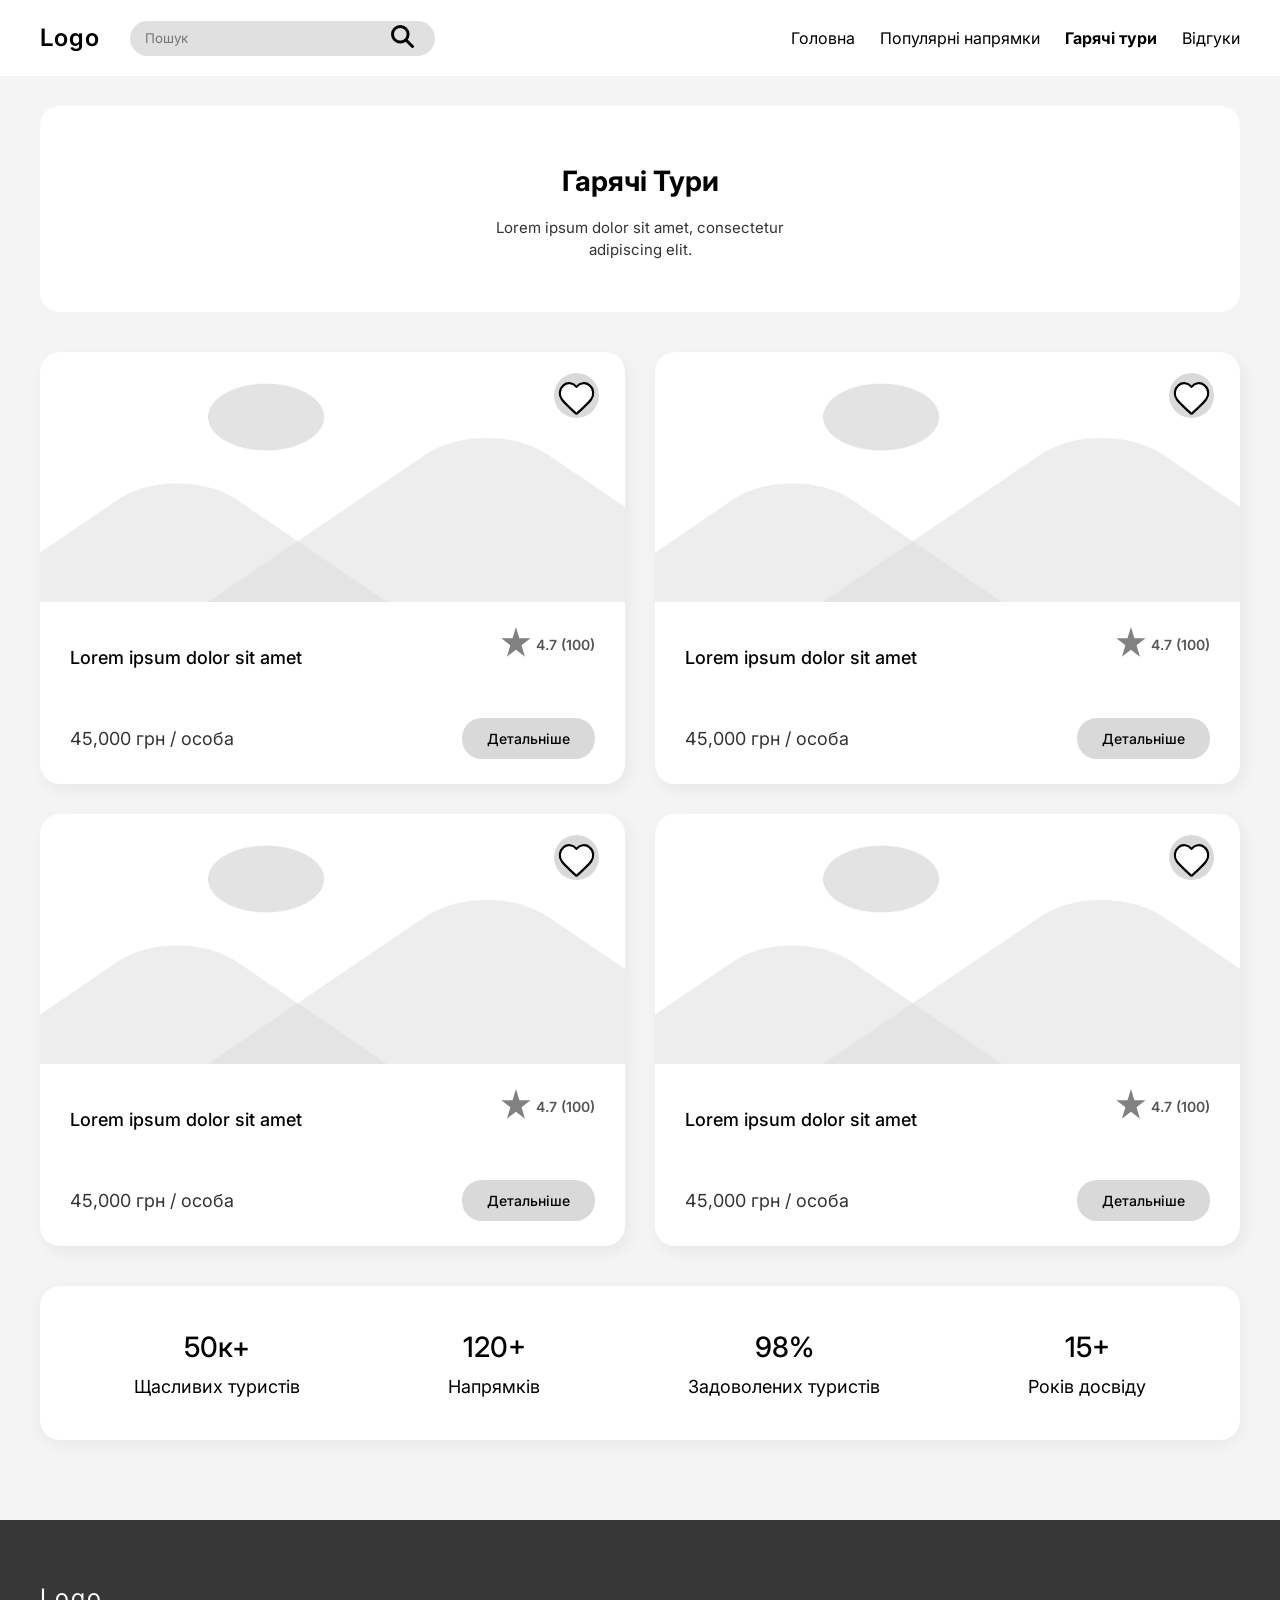
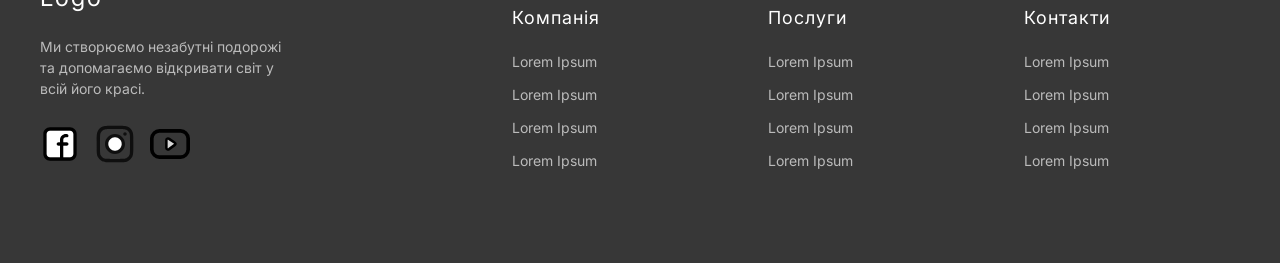
==== hot_tours.html @ 41c08a3e "Add files via upload" ====
<!DOCTYPE html>
<html lang="en">

<head>
    <meta charset="UTF-8">
    <meta name="viewport" content="width=device-width, initial-scale=1.0">
    <title>Гарячі тури</title>
    <link rel="preconnect" href="https://fonts.googleapis.com">
    <link rel="preconnect" href="https://fonts.gstatic.com" crossorigin>
    <link href="https://fonts.googleapis.com/css2?family=Inter:wght@400;600;700&display=swap" rel="stylesheet">
    <link rel="stylesheet" href="css/style.css">
</head>

<body>
    <header class="header">
        <div class="container header-container">
            <div class="header-left">
                <a href="index.html" class="logo-text">Logo</a>
                <form class="search-form" action="#">
                    <div class="search-box">
                        <input type="text" placeholder="Пошук">
                        <button type="submit" class="search-btn">
                            <svg width="23" height="23" viewBox="0 0 23 23" fill="none"
                                xmlns="http://www.w3.org/2000/svg">
                                <path
                                    d="M14.8333 14.8333L21.5 21.5M9.27778 17.0556C4.98223 17.0556 1.5 13.5733 1.5 9.27778C1.5 4.98223 4.98223 1.5 9.27778 1.5C13.5733 1.5 17.0556 4.98223 17.0556 9.27778C17.0556 13.5733 13.5733 17.0556 9.27778 17.0556Z"
                                    stroke="black" stroke-width="3" stroke-linecap="round" />
                            </svg>
                        </button>
                    </div>
                </form>
            </div>
            <nav class="navigation">
                <a href="index.html">Головна</a>
                <a href="popular_destinations.html">Популярні напрямки</a>
                <a href="hot_tours.html" class="active">Гарячі тури</a>
                <a href="#">Відгуки</a>
            </nav>
        </div>
    </header>
    <main class="hot-tours-main">
        <div class="container">
            <div class="title-card">
                <h1>Гарячі Тури</h1>
                <p>Lorem ipsum dolor sit amet, consectetur<br>adipiscing elit.</p>
            </div>
            <div class="tours-grid">
                <div class="tour-card">
                    <div class="tour-image-box">
                        <img src="assets/icons/image_fon.png" alt="Fon" class="main-photo">
                        <button class="like-btn">
                            <svg width="62" height="62" viewBox="0 0 62 62" fill="none"
                                xmlns="http://www.w3.org/2000/svg">
                                <circle cx="31" cy="31" r="31" fill="#D9D9D9" />
                                <path
                                    d="M31 19.178C26.4015 13.6625 18.7174 11.9579 12.9558 17.0085C7.19418 22.0591 6.38302 30.5033 10.9077 36.4767C14.6696 41.443 26.0545 51.9176 29.7859 55.3079C30.2032 55.6872 30.412 55.8768 30.6555 55.9513C30.8679 56.0162 31.1005 56.0162 31.3131 55.9513C31.5562 55.877 31.7645 55.6878 32.1807 55.3097L32.1827 55.3079C35.9141 51.9176 47.2989 41.443 51.0609 36.4767C55.5855 30.5033 54.8733 22.0059 49.0126 17.0085C43.152 12.0111 35.5985 13.6625 31 19.178Z"
                                    fill="white" stroke="black" stroke-width="3" stroke-linecap="round"
                                    stroke-linejoin="round" />
                            </svg>

                        </button>
                    </div>
                    <div class="tour-info">
                        <div class="tour-header-row">
                            <h3>Lorem ipsum dolor sit amet</h3>
                            <span class="tour-rating">
                                <span class="star"><img src="assets/second_page/Star 1.svg" alt=""></span> 4.7 (100)
                            </span>
                        </div>
                        <div class="tour-footer-row">
                            <span class="tour-price">45,000 грн / особа</span>
                            <a href="#" class="btn-more">Детальніше</a>
                        </div>
                    </div>
                </div>
                <div class="tour-card">
                    <div class="tour-image-box">
                        <img src="assets/icons/image_fon.png" alt="Fon" class="main-photo">
                        <button class="like-btn">
                            <svg width="62" height="62" viewBox="0 0 62 62" fill="none"
                                xmlns="http://www.w3.org/2000/svg">
                                <circle cx="31" cy="31" r="31" fill="#D9D9D9" />
                                <path
                                    d="M31 19.178C26.4015 13.6625 18.7174 11.9579 12.9558 17.0085C7.19418 22.0591 6.38302 30.5033 10.9077 36.4767C14.6696 41.443 26.0545 51.9176 29.7859 55.3079C30.2032 55.6872 30.412 55.8768 30.6555 55.9513C30.8679 56.0162 31.1005 56.0162 31.3131 55.9513C31.5562 55.877 31.7645 55.6878 32.1807 55.3097L32.1827 55.3079C35.9141 51.9176 47.2989 41.443 51.0609 36.4767C55.5855 30.5033 54.8733 22.0059 49.0126 17.0085C43.152 12.0111 35.5985 13.6625 31 19.178Z"
                                    fill="white" stroke="black" stroke-width="3" stroke-linecap="round"
                                    stroke-linejoin="round" />
                            </svg>

                        </button>
                    </div>
                    <div class="tour-info">
                        <div class="tour-header-row">
                            <h3>Lorem ipsum dolor sit amet</h3>
                            <span class="tour-rating">
                                <span class="star"><img src="assets/second_page/Star 1.svg" alt=""></span> 4.7 (100)
                            </span>
                        </div>
                        <div class="tour-footer-row">
                            <span class="tour-price">45,000 грн / особа</span>
                            <a href="#" class="btn-more">Детальніше</a>
                        </div>
                    </div>
                </div>
                <div class="tour-card">
                    <div class="tour-image-box">
                        <img src="assets/icons/image_fon.png" alt="Fon" class="main-photo">
                        <button class="like-btn">
                            <svg width="62" height="62" viewBox="0 0 62 62" fill="none"
                                xmlns="http://www.w3.org/2000/svg">
                                <circle cx="31" cy="31" r="31" fill="#D9D9D9" />
                                <path
                                    d="M31 19.178C26.4015 13.6625 18.7174 11.9579 12.9558 17.0085C7.19418 22.0591 6.38302 30.5033 10.9077 36.4767C14.6696 41.443 26.0545 51.9176 29.7859 55.3079C30.2032 55.6872 30.412 55.8768 30.6555 55.9513C30.8679 56.0162 31.1005 56.0162 31.3131 55.9513C31.5562 55.877 31.7645 55.6878 32.1807 55.3097L32.1827 55.3079C35.9141 51.9176 47.2989 41.443 51.0609 36.4767C55.5855 30.5033 54.8733 22.0059 49.0126 17.0085C43.152 12.0111 35.5985 13.6625 31 19.178Z"
                                    fill="white" stroke="black" stroke-width="3" stroke-linecap="round"
                                    stroke-linejoin="round" />
                            </svg>

                        </button>
                    </div>
                    <div class="tour-info">
                        <div class="tour-header-row">
                            <h3>Lorem ipsum dolor sit amet</h3>
                            <span class="tour-rating">
                                <span class="star"><img src="assets/second_page/Star 1.svg" alt=""></span> 4.7 (100)
                            </span>
                        </div>
                        <div class="tour-footer-row">
                            <span class="tour-price">45,000 грн / особа</span>
                            <a href="#" class="btn-more">Детальніше</a>
                        </div>
                    </div>
                </div>
                <div class="tour-card">
                    <div class="tour-image-box">
                        <img src="assets/icons/image_fon.png" alt="Fon" class="main-photo">
                        <button class="like-btn">
                            <svg width="62" height="62" viewBox="0 0 62 62" fill="none"
                                xmlns="http://www.w3.org/2000/svg">
                                <circle cx="31" cy="31" r="31" fill="#D9D9D9" />
                                <path
                                    d="M31 19.178C26.4015 13.6625 18.7174 11.9579 12.9558 17.0085C7.19418 22.0591 6.38302 30.5033 10.9077 36.4767C14.6696 41.443 26.0545 51.9176 29.7859 55.3079C30.2032 55.6872 30.412 55.8768 30.6555 55.9513C30.8679 56.0162 31.1005 56.0162 31.3131 55.9513C31.5562 55.877 31.7645 55.6878 32.1807 55.3097L32.1827 55.3079C35.9141 51.9176 47.2989 41.443 51.0609 36.4767C55.5855 30.5033 54.8733 22.0059 49.0126 17.0085C43.152 12.0111 35.5985 13.6625 31 19.178Z"
                                    fill="white" stroke="black" stroke-width="3" stroke-linecap="round"
                                    stroke-linejoin="round" />
                            </svg>

                        </button>
                    </div>
                    <div class="tour-info">
                        <div class="tour-header-row">
                            <h3>Lorem ipsum dolor sit amet</h3>
                            <span class="tour-rating">
                                <span class="star"><img src="assets/second_page/Star 1.svg" alt=""></span> 4.7 (100)
                            </span>
                        </div>
                        <div class="tour-footer-row">
                            <span class="tour-price">45,000 грн / особа</span>
                            <a href="#" class="btn-more">Детальніше</a>
                        </div>
                    </div>
                </div>
            </div>
            <div class="stats-box">
                <div class="stat-item">
                    <span class="stat-num">50к+</span>
                    <span class="stat-desc">Щасливих туристів</span>
                </div>
                <div class="stat-item">
                    <span class="stat-num">120+</span>
                    <span class="stat-desc">Напрямків</span>
                </div>
                <div class="stat-item">
                    <span class="stat-num">98%</span>
                    <span class="stat-desc">Задоволених туристів</span>
                </div>
                <div class="stat-item">
                    <span class="stat-num">15+</span>
                    <span class="stat-desc">Років досвіду</span>
                </div>
            </div>
        </div>

    </main>
    <footer class="footer">
        <div class="container footer-grid">
            <div class="footer-col brand-col">
                <div class="footer-logo">Logo</div>
                <p>Ми створюємо незабутні подорожі та допомагаємо відкривати світ у всій його красі.</p>
                <div class="social-links">
                    <a href="#" class="social-icon"><img src="assets/icons/facebook 1.svg" alt="facebook"></a>
                    <a href="#" class="social-icon"><img src="assets/icons/instagram 1.svg" alt="instagram"></a>
                    <a href="#" class="social-icon"><img src="assets/icons/YouTube.svg" alt="YouTube"></a>
                </div>
            </div>
            <div class="footer-col">
                <h4>Компанія</h4>
                <a href="#">Lorem Ipsum</a>
                <a href="#">Lorem Ipsum</a>
                <a href="#">Lorem Ipsum</a>
                <a href="#">Lorem Ipsum</a>
            </div>
            <div class="footer-col">
                <h4>Послуги</h4>
                <a href="#">Lorem Ipsum</a>
                <a href="#">Lorem Ipsum</a>
                <a href="#">Lorem Ipsum</a>
                <a href="#">Lorem Ipsum</a>
            </div>
            <div class="footer-col">
                <h4>Контакти</h4>
                <a href="#">Lorem Ipsum</a>
                <a href="#">Lorem Ipsum</a>
                <a href="#">Lorem Ipsum</a>
                <a href="#">Lorem Ipsum</a>
            </div>
        </div>
    </footer>

</body>

</html>
---- css/style.css ----
*::before,
*::after {
    box-sizing: border-box;
    margin: 0;
    padding: 0;
}

:root {
    --bg-main: #F4F4F4;
    --bg-header: #FFFFFF;
    --bg-features: #C8C8C8;
    --bg-footer: #373737;
    --text-main: #000000;
    --text-footer: #FFFFFF;
    --font-main: 'Inter', sans-serif;
}

html,
body {
    height: 100%;
    margin: 0;
}

body {
    font-family: var(--font-main);
    color: var(--text-main);
    background-color: var(--bg-main);
    line-height: 1.5;
}

.container {
    max-width: 1200px;
    margin: 0 auto;
    padding: 0 20px;
}

/* --- HEADER --- */

.header {
    background-color: var(--bg-header);
    padding: 20px 0;
}

.header-container {
    display: flex;
    justify-content: space-between;
    align-items: center;
}

.header-left {
    display: flex;
    align-items: center;
    gap: 30px;
}

.logo-text {
    font-size: 24px;
    font-weight: 600;
    color: var(--text-main);
    text-decoration: none;
    letter-spacing: 1px;
}

.search-box {
    position: relative;
    display: flex;
    align-items: center;
}

.search-box input {
    width: 250px;
    height: 35px;
    background: #E0E0E0;
    border-radius: 30px;
    border: none;
    padding: 0 40px 0 15px;
    font-family: var(--font-main);
    outline: none;
}

.search-btn {
    position: absolute;
    right: 15px;
    background: none;
    border: none;
    cursor: pointer;
    font-size: 16px;
}

.navigation {
    display: flex;
    gap: 25px;
}

.navigation a {
    text-decoration: none;
    color: var(--text-main);
    font-size: 16px;
}

.navigation a.active {
    font-weight: 700;
}

.hero {
    position: relative;
    width: 100%;
    min-height: 500px;
    display: flex;
    align-items: center;
    justify-content: center;
    text-align: center;
    overflow: hidden;
}

.hero-background {
    position: absolute;
    top: 0;
    left: 0;
    width: 100%;
    height: 100%;
    z-index: 1;
}

.hero-background img {
    width: 100%;
    height: 100%;
    object-fit: cover;
    object-position: bottom;
    opacity: 0.6;
}

.hero-content {
    position: relative;
    z-index: 2;
    color: #000;
}

.hero h1 {
    font-size: 36px;
    font-weight: 400;
    letter-spacing: 2px;
    margin-bottom: 20px;
}

.hero p {
    font-size: 15px;
    color: #333;
    margin-bottom: 30px;
}

.btn-primary {
    text-decoration: none;
    background-color: #AFAFAF;
    color: #000;
    border: none;
    padding: 12px 35px;
    border-radius: 10px;
    font-size: 16px;
    cursor: pointer;
    font-family: var(--font-main);
    box-shadow: 0 4px 6px rgba(0, 0, 0, 0.1);
    transition: background 0.3s;
}

.btn-primary:hover {
    background-color: #9c9c9c;
}

/* --- FEATURES SECTION --- */
.features {
    padding: 40px 20px 80px;
}

.features-container {
    background-color: var(--bg-features);
    border-radius: 20px;
    padding: 50px;
}

.features h2 {
    text-align: center;
    font-size: 28px;
    font-weight: 400;
    letter-spacing: 2px;
    margin-bottom: 10px;
}

.features-subtitle {
    text-align: center;
    font-size: 14px;
    margin-bottom: 40px;
}

.features-grid {
    display: grid;
    grid-template-columns: repeat(3, 1fr);
    gap: 30px;
}

.feature-card {
    background-color: #E8E8E8;
    padding: 30px 25px;
    border-radius: 15px;
    box-shadow: 5px 8px 15px rgba(0, 0, 0, 0.15);
}

.card-header {
    display: flex;
    align-items: center;
    gap: 15px;
    margin-bottom: 15px;
}

.icon-placeholder {
    font-size: 30px;
    display: flex;
    align-items: center;
    justify-content: center;
}

.feature-card h3 {
    font-size: 16px;
    font-weight: 700;
}

.feature-card p {
    font-size: 14px;
    color: #333;
    line-height: 1.4;
}

.feature-card img {
    height: 50px;
    width: auto;
}

/* --- FOOTER --- */
.footer {
    background-color: var(--bg-footer);
    color: var(--text-footer);
    padding: 60px 0 80px;
}

.footer-grid {
    display: grid;
    grid-template-columns: 2fr 1fr 1fr 1fr;
    gap: 40px;
}

.footer-logo {
    font-size: 24px;
    font-weight: 400;
    letter-spacing: 2px;
    margin-bottom: 20px;
}

.brand-col p {
    font-size: 14px;
    color: #BBBBBB;
    max-width: 250px;
    margin-bottom: 25px;
}

.social-links {
    display: flex;
    gap: 15px;
}

.social-icon {
    display: inline-flex;
    align-items: center;
    justify-content: center;
    width: 40px;
    height: 40px;
    background-color: var(--text-footer);
    color: var(--bg-footer);
    border-radius: 10px;
    text-decoration: none;
    font-weight: bold;
    font-size: 18px;
}

.social-icon img {
    width: 40px;
    height: 40px;
    background-color: var(--bg-footer);
}

.footer-col h4 {
    font-size: 18px;
    font-weight: 400;
    margin-bottom: 20px;
    letter-spacing: 1px;
}

.footer-col a {
    display: block;
    color: #BBBBBB;
    text-decoration: none;
    font-size: 14px;
    margin-bottom: 12px;
    transition: color 0.3s;
}

.footer-col a:hover {
    color: #FFFFFF;
}

/** НАСТУПНА СТОРІНКА **/

.popular-main {
    padding: 30px 0 80px;
}

.title-card {
    background-color: #FFFFFF;
    border-radius: 20px;
    padding: 35px 20px;
    text-align: center;
    margin-bottom: 40px;
}


.title-card h1 {
    font-size: 28px;
    font-weight: 700;
    margin-bottom: 12px;
    color: var(--text-main);
}

.title-card p {
    font-size: 15px;
    color: #333333;
    line-height: 1.5;
}


/**
    Card
**/

.destinations-grid {
    display: grid;
    grid-template-columns: repeat(3, 1fr);
    gap: 30px;
}

.dest-card {
    background-color: #FFFFFF;
    border-radius: 20px;
    box-shadow: 4px 6px 15px rgba(0, 0, 0, 0.08);
    display: flex;
    flex-direction: column;
    transition: transform 0.3s ease, box-shadow 0.3s ease;
}

.dest-card:hover {
    transform: translateY(-5px);
    box-shadow: 6px 10px 20px rgba(0, 0, 0, 0.12);
}

.dest-image {
    border-radius: 20px;
    height: 220px;
    background-color: #EAEAEA;
}

.dest-image img {
    border-top-left-radius: 20px;
    border-top-right-radius: 20px;
    width: 100%;
    height: 100%;
    object-fit: cover;
    object-position: bottom;
}

.dest-content {
    padding: 20px 25px;
    display: flex;
    flex-direction: column;
    flex-grow: 1;
}

.dest-location {
    display: flex;
    align-items: center;
    gap: 8px;
    font-size: 24px;
    color: #555555;
    margin-bottom: 12px;
}

.dest-location img {
    width: 32px;
    height: 32px;
    fill: none;
    stroke: currentColor;
}

.dest-content h3 {
    font-size: 18px;
    font-weight: 600;
    margin-bottom: 25px;
    color: var(--text-main);
}

.dest-footer {
    display: flex;
    justify-content: space-between;
    align-items: center;
    margin-top: auto;
}

.tours {
    font-size: 13px;
    color: #555555;
}

.rating {
    display: flex;
    align-items: center;
    gap: 5px;
    font-size: 15px;
    font-weight: 600;
    color: #555555;
}

.rating img {
    width: 18px;
    height: 18px;
    fill: #999999;
}

/** --- Next Next page --- **/

.hot-tours-main {
    flex: 1 0 auto;
    padding: 30px 0 80px;
}

.tours-grid {
    display: grid;
    grid-template-columns: repeat(2, 1fr);
    gap: 30px;
    margin-bottom: 40px;
    ;
}

.tour-card {
    background-color: #FFFFFF;
    border-radius: 20px;
    overflow: hidden;
    box-shadow: 4px 6px 15px rgba(0, 0, 0, 0.05);
    display: flex;
    flex-direction: column;
}

.tour-image-box {
    position: relative;
    height: 250px;
    background-color: #EAEAEA;
}

.tour-image-box .main-photo {
    width: 100%;
    height: 100%;
    object-fit: cover;
}

.like-btn {
    position: absolute;
    right: 20px;
    top: 20px;
    background: none;
    border: none;
    cursor: pointer;
}

.like-btn svg {
    width: 45px;
    height: 45px;
    fill: none;
    transition: 0.2s;
}



.like-btn:hover svg path {
    stroke: #ff4d4f;
    fill: #ff4d4f;
}


.like-btn svg circle,
.like-btn svg path {
    transition: 0.3s;
}

.tour-info {
    padding: 25px 30px;
}

.tour-header-row {
    display: flex;
    justify-content: space-between;
    align-items: flex-start;
    margin-bottom: 30px;
    gap: 15px;
}

.tour-header-row h3 {
    font-size: 18px;
    font-weight: 500;
    color: var(--text-main);
    line-height: 1.4;
}

.tour-rating {
    display: flex;
    align-items: center;
    gap: 5px;
    font-size: 14px;
    font-weight: 600;
    color: #555555;
    white-space: nowrap;

}

.tour-rating .star img {
    height: 30px;
    width: 30px;
}

.tour-footer-row {
    display: flex;
    justify-content: space-between;
    align-items: center;
}

.tour-price {
    font-size: 18px;
    color: #333333;
}

.btn-more {
    background-color: #D9D9D9;
    color: #000000;
    text-decoration: none;
    padding: 10px 25px;
    border-radius: 20px;
    font-size: 14px;
    font-weight: 500;
    transition: background 0.3s;
}

.btn-more:hover {
    background-color: #c4c4c4;
}


.stats-box {
    background-color: #FFFFFF;
    border-radius: 20px;
    padding: 40px 20px;
    display: flex;
    justify-content: space-around;
    align-items: center;
    box-shadow: 0 4px 15px rgba(0, 0, 0, 0.05);
}

.stat-item {
    text-align: center;
    display: flex;
    flex-direction: column;
    gap: 5px;
}

.stat-num {
    font-size: 28px;
    font-weight: 500;
    color: var(--text-main);
}

.stat-desc {
    font-size: 18px;
    color: var(--text-main);
    font-weight: 400;
}


@media (min-width: 1200px) {
    .container {
        max-width: 1200px;
    }
}

@media (max-width: 1199px) and (min-width: 992px) {
    .container {
        max-width: 960px;
    }

    .header-left {
        gap: 15px;
    }

    .search-box input {
        width: 180px;
    }

    .navigation {
        gap: 15px;
    }

    .features-grid,
    .destinations-grid {
        gap: 20px;
    }

    .tours-grid {
        gap: 20px;
    }

    .hero h1 {
        font-size: 30px;
    }

    .title-card h1 {
        font-size: 26px;
    }
}
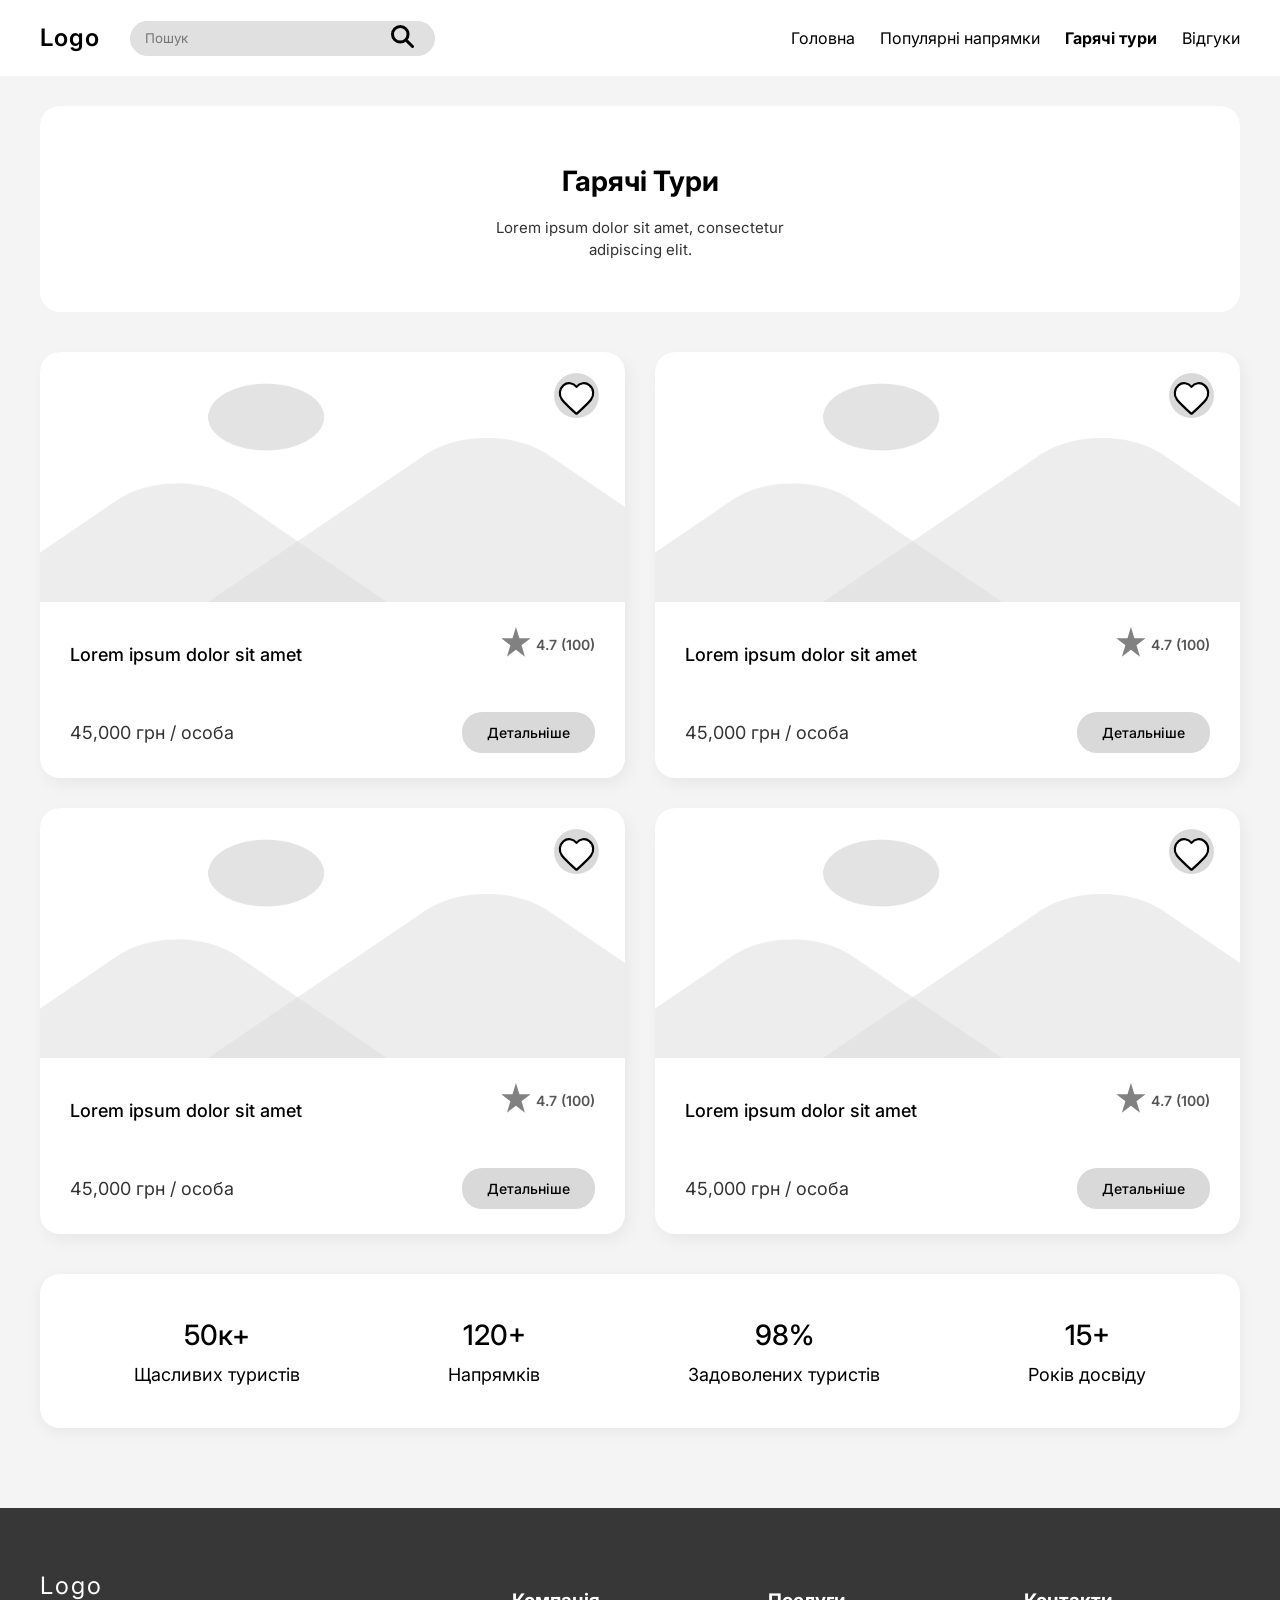
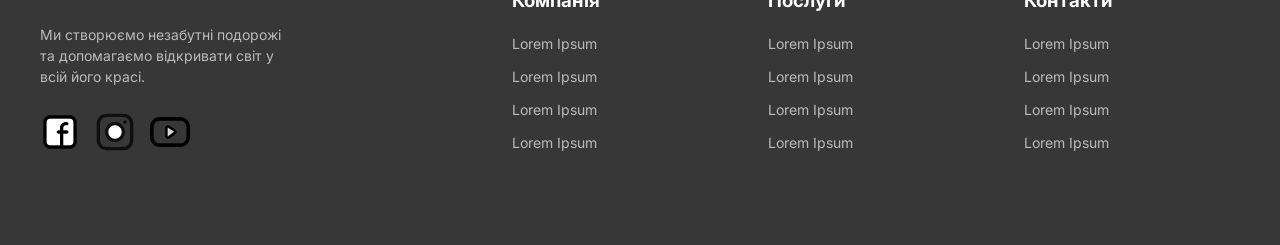
==== commit e5ea6335: "Fixing errors after validation" ====
--- a/hot_tours.html
+++ b/hot_tours.html
@@ -9,6 +9,8 @@
     <link rel="preconnect" href="https://fonts.gstatic.com" crossorigin>
     <link href="https://fonts.googleapis.com/css2?family=Inter:wght@400;600;700&display=swap" rel="stylesheet">
     <link rel="stylesheet" href="css/style.css">
+    <link rel="icon" href="assets/icons/logo.svg" type="image/svg+xml">
+
 </head>
 
 <body>
@@ -62,93 +64,93 @@
                     </div>
                     <div class="tour-info">
                         <div class="tour-header-row">
-                            <h3>Lorem ipsum dolor sit amet</h3>
-                            <span class="tour-rating">
-                                <span class="star"><img src="assets/second_page/Star 1.svg" alt=""></span> 4.7 (100)
-                            </span>
-                        </div>
-                        <div class="tour-footer-row">
-                            <span class="tour-price">45,000 грн / особа</span>
-                            <a href="#" class="btn-more">Детальніше</a>
-                        </div>
-                    </div>
-                </div>
-                <div class="tour-card">
-                    <div class="tour-image-box">
-                        <img src="assets/icons/image_fon.png" alt="Fon" class="main-photo">
-                        <button class="like-btn">
-                            <svg width="62" height="62" viewBox="0 0 62 62" fill="none"
-                                xmlns="http://www.w3.org/2000/svg">
-                                <circle cx="31" cy="31" r="31" fill="#D9D9D9" />
-                                <path
-                                    d="M31 19.178C26.4015 13.6625 18.7174 11.9579 12.9558 17.0085C7.19418 22.0591 6.38302 30.5033 10.9077 36.4767C14.6696 41.443 26.0545 51.9176 29.7859 55.3079C30.2032 55.6872 30.412 55.8768 30.6555 55.9513C30.8679 56.0162 31.1005 56.0162 31.3131 55.9513C31.5562 55.877 31.7645 55.6878 32.1807 55.3097L32.1827 55.3079C35.9141 51.9176 47.2989 41.443 51.0609 36.4767C55.5855 30.5033 54.8733 22.0059 49.0126 17.0085C43.152 12.0111 35.5985 13.6625 31 19.178Z"
-                                    fill="white" stroke="black" stroke-width="3" stroke-linecap="round"
-                                    stroke-linejoin="round" />
-                            </svg>
-
-                        </button>
-                    </div>
-                    <div class="tour-info">
-                        <div class="tour-header-row">
-                            <h3>Lorem ipsum dolor sit amet</h3>
-                            <span class="tour-rating">
-                                <span class="star"><img src="assets/second_page/Star 1.svg" alt=""></span> 4.7 (100)
-                            </span>
-                        </div>
-                        <div class="tour-footer-row">
-                            <span class="tour-price">45,000 грн / особа</span>
-                            <a href="#" class="btn-more">Детальніше</a>
-                        </div>
-                    </div>
-                </div>
-                <div class="tour-card">
-                    <div class="tour-image-box">
-                        <img src="assets/icons/image_fon.png" alt="Fon" class="main-photo">
-                        <button class="like-btn">
-                            <svg width="62" height="62" viewBox="0 0 62 62" fill="none"
-                                xmlns="http://www.w3.org/2000/svg">
-                                <circle cx="31" cy="31" r="31" fill="#D9D9D9" />
-                                <path
-                                    d="M31 19.178C26.4015 13.6625 18.7174 11.9579 12.9558 17.0085C7.19418 22.0591 6.38302 30.5033 10.9077 36.4767C14.6696 41.443 26.0545 51.9176 29.7859 55.3079C30.2032 55.6872 30.412 55.8768 30.6555 55.9513C30.8679 56.0162 31.1005 56.0162 31.3131 55.9513C31.5562 55.877 31.7645 55.6878 32.1807 55.3097L32.1827 55.3079C35.9141 51.9176 47.2989 41.443 51.0609 36.4767C55.5855 30.5033 54.8733 22.0059 49.0126 17.0085C43.152 12.0111 35.5985 13.6625 31 19.178Z"
-                                    fill="white" stroke="black" stroke-width="3" stroke-linecap="round"
-                                    stroke-linejoin="round" />
-                            </svg>
-
-                        </button>
-                    </div>
-                    <div class="tour-info">
-                        <div class="tour-header-row">
-                            <h3>Lorem ipsum dolor sit amet</h3>
-                            <span class="tour-rating">
-                                <span class="star"><img src="assets/second_page/Star 1.svg" alt=""></span> 4.7 (100)
-                            </span>
-                        </div>
-                        <div class="tour-footer-row">
-                            <span class="tour-price">45,000 грн / особа</span>
-                            <a href="#" class="btn-more">Детальніше</a>
-                        </div>
-                    </div>
-                </div>
-                <div class="tour-card">
-                    <div class="tour-image-box">
-                        <img src="assets/icons/image_fon.png" alt="Fon" class="main-photo">
-                        <button class="like-btn">
-                            <svg width="62" height="62" viewBox="0 0 62 62" fill="none"
-                                xmlns="http://www.w3.org/2000/svg">
-                                <circle cx="31" cy="31" r="31" fill="#D9D9D9" />
-                                <path
-                                    d="M31 19.178C26.4015 13.6625 18.7174 11.9579 12.9558 17.0085C7.19418 22.0591 6.38302 30.5033 10.9077 36.4767C14.6696 41.443 26.0545 51.9176 29.7859 55.3079C30.2032 55.6872 30.412 55.8768 30.6555 55.9513C30.8679 56.0162 31.1005 56.0162 31.3131 55.9513C31.5562 55.877 31.7645 55.6878 32.1807 55.3097L32.1827 55.3079C35.9141 51.9176 47.2989 41.443 51.0609 36.4767C55.5855 30.5033 54.8733 22.0059 49.0126 17.0085C43.152 12.0111 35.5985 13.6625 31 19.178Z"
-                                    fill="white" stroke="black" stroke-width="3" stroke-linecap="round"
-                                    stroke-linejoin="round" />
-                            </svg>
-
-                        </button>
-                    </div>
-                    <div class="tour-info">
-                        <div class="tour-header-row">
-                            <h3>Lorem ipsum dolor sit amet</h3>
-                            <span class="tour-rating">
-                                <span class="star"><img src="assets/second_page/Star 1.svg" alt=""></span> 4.7 (100)
+                            <h2>Lorem ipsum dolor sit amet</h2>
+                            <span class="tour-rating">
+                                <span class="star"><img src="assets/second_page/Star1.svg" alt=""></span> 4.7 (100)
+                            </span>
+                        </div>
+                        <div class="tour-footer-row">
+                            <span class="tour-price">45,000 грн / особа</span>
+                            <a href="#" class="btn-more">Детальніше</a>
+                        </div>
+                    </div>
+                </div>
+                <div class="tour-card">
+                    <div class="tour-image-box">
+                        <img src="assets/icons/image_fon.png" alt="Fon" class="main-photo">
+                        <button class="like-btn">
+                            <svg width="62" height="62" viewBox="0 0 62 62" fill="none"
+                                xmlns="http://www.w3.org/2000/svg">
+                                <circle cx="31" cy="31" r="31" fill="#D9D9D9" />
+                                <path
+                                    d="M31 19.178C26.4015 13.6625 18.7174 11.9579 12.9558 17.0085C7.19418 22.0591 6.38302 30.5033 10.9077 36.4767C14.6696 41.443 26.0545 51.9176 29.7859 55.3079C30.2032 55.6872 30.412 55.8768 30.6555 55.9513C30.8679 56.0162 31.1005 56.0162 31.3131 55.9513C31.5562 55.877 31.7645 55.6878 32.1807 55.3097L32.1827 55.3079C35.9141 51.9176 47.2989 41.443 51.0609 36.4767C55.5855 30.5033 54.8733 22.0059 49.0126 17.0085C43.152 12.0111 35.5985 13.6625 31 19.178Z"
+                                    fill="white" stroke="black" stroke-width="3" stroke-linecap="round"
+                                    stroke-linejoin="round" />
+                            </svg>
+
+                        </button>
+                    </div>
+                    <div class="tour-info">
+                        <div class="tour-header-row">
+                            <h2>Lorem ipsum dolor sit amet</h2>
+                            <span class="tour-rating">
+                                <span class="star"><img src="assets/second_page/Star1.svg" alt=""></span> 4.7 (100)
+                            </span>
+                        </div>
+                        <div class="tour-footer-row">
+                            <span class="tour-price">45,000 грн / особа</span>
+                            <a href="#" class="btn-more">Детальніше</a>
+                        </div>
+                    </div>
+                </div>
+                <div class="tour-card">
+                    <div class="tour-image-box">
+                        <img src="assets/icons/image_fon.png" alt="Fon" class="main-photo">
+                        <button class="like-btn">
+                            <svg width="62" height="62" viewBox="0 0 62 62" fill="none"
+                                xmlns="http://www.w3.org/2000/svg">
+                                <circle cx="31" cy="31" r="31" fill="#D9D9D9" />
+                                <path
+                                    d="M31 19.178C26.4015 13.6625 18.7174 11.9579 12.9558 17.0085C7.19418 22.0591 6.38302 30.5033 10.9077 36.4767C14.6696 41.443 26.0545 51.9176 29.7859 55.3079C30.2032 55.6872 30.412 55.8768 30.6555 55.9513C30.8679 56.0162 31.1005 56.0162 31.3131 55.9513C31.5562 55.877 31.7645 55.6878 32.1807 55.3097L32.1827 55.3079C35.9141 51.9176 47.2989 41.443 51.0609 36.4767C55.5855 30.5033 54.8733 22.0059 49.0126 17.0085C43.152 12.0111 35.5985 13.6625 31 19.178Z"
+                                    fill="white" stroke="black" stroke-width="3" stroke-linecap="round"
+                                    stroke-linejoin="round" />
+                            </svg>
+
+                        </button>
+                    </div>
+                    <div class="tour-info">
+                        <div class="tour-header-row">
+                            <h2>Lorem ipsum dolor sit amet</h2>
+                            <span class="tour-rating">
+                                <span class="star"><img src="assets/second_page/Star1.svg" alt=""></span> 4.7 (100)
+                            </span>
+                        </div>
+                        <div class="tour-footer-row">
+                            <span class="tour-price">45,000 грн / особа</span>
+                            <a href="#" class="btn-more">Детальніше</a>
+                        </div>
+                    </div>
+                </div>
+                <div class="tour-card">
+                    <div class="tour-image-box">
+                        <img src="assets/icons/image_fon.png" alt="Fon" class="main-photo">
+                        <button class="like-btn">
+                            <svg width="62" height="62" viewBox="0 0 62 62" fill="none"
+                                xmlns="http://www.w3.org/2000/svg">
+                                <circle cx="31" cy="31" r="31" fill="#D9D9D9" />
+                                <path
+                                    d="M31 19.178C26.4015 13.6625 18.7174 11.9579 12.9558 17.0085C7.19418 22.0591 6.38302 30.5033 10.9077 36.4767C14.6696 41.443 26.0545 51.9176 29.7859 55.3079C30.2032 55.6872 30.412 55.8768 30.6555 55.9513C30.8679 56.0162 31.1005 56.0162 31.3131 55.9513C31.5562 55.877 31.7645 55.6878 32.1807 55.3097L32.1827 55.3079C35.9141 51.9176 47.2989 41.443 51.0609 36.4767C55.5855 30.5033 54.8733 22.0059 49.0126 17.0085C43.152 12.0111 35.5985 13.6625 31 19.178Z"
+                                    fill="white" stroke="black" stroke-width="3" stroke-linecap="round"
+                                    stroke-linejoin="round" />
+                            </svg>
+
+                        </button>
+                    </div>
+                    <div class="tour-info">
+                        <div class="tour-header-row">
+                            <h2>Lorem ipsum dolor sit amet</h2>
+                            <span class="tour-rating">
+                                <span class="star"><img src="assets/second_page/Star1.svg" alt=""></span> 4.7 (100)
                             </span>
                         </div>
                         <div class="tour-footer-row">
@@ -185,27 +187,27 @@
                 <div class="footer-logo">Logo</div>
                 <p>Ми створюємо незабутні подорожі та допомагаємо відкривати світ у всій його красі.</p>
                 <div class="social-links">
-                    <a href="#" class="social-icon"><img src="assets/icons/facebook 1.svg" alt="facebook"></a>
-                    <a href="#" class="social-icon"><img src="assets/icons/instagram 1.svg" alt="instagram"></a>
+                    <a href="#" class="social-icon"><img src="assets/icons/facebook1.svg" alt="facebook"></a>
+                    <a href="#" class="social-icon"><img src="assets/icons/instagram1.svg" alt="instagram"></a>
                     <a href="#" class="social-icon"><img src="assets/icons/YouTube.svg" alt="YouTube"></a>
                 </div>
             </div>
             <div class="footer-col">
-                <h4>Компанія</h4>
+                <h3>Компанія</h3>
                 <a href="#">Lorem Ipsum</a>
                 <a href="#">Lorem Ipsum</a>
                 <a href="#">Lorem Ipsum</a>
                 <a href="#">Lorem Ipsum</a>
             </div>
             <div class="footer-col">
-                <h4>Послуги</h4>
+                <h3>Послуги</h3>
                 <a href="#">Lorem Ipsum</a>
                 <a href="#">Lorem Ipsum</a>
                 <a href="#">Lorem Ipsum</a>
                 <a href="#">Lorem Ipsum</a>
             </div>
             <div class="footer-col">
-                <h4>Контакти</h4>
+                <h3>Контакти</h3>
                 <a href="#">Lorem Ipsum</a>
                 <a href="#">Lorem Ipsum</a>
                 <a href="#">Lorem Ipsum</a>
--- a/css/style.css
+++ b/css/style.css
@@ -219,7 +219,7 @@
     justify-content: center;
 }
 
-.feature-card h3 {
+.feature-card h2 {
     font-size: 16px;
     font-weight: 700;
 }
@@ -398,7 +398,7 @@
     stroke: currentColor;
 }
 
-.dest-content h3 {
+.dest-content h2 {
     font-size: 18px;
     font-weight: 600;
     margin-bottom: 25px;
@@ -509,7 +509,7 @@
     gap: 15px;
 }
 
-.tour-header-row h3 {
+.tour-header-row h2 {
     font-size: 18px;
     font-weight: 500;
     color: var(--text-main);
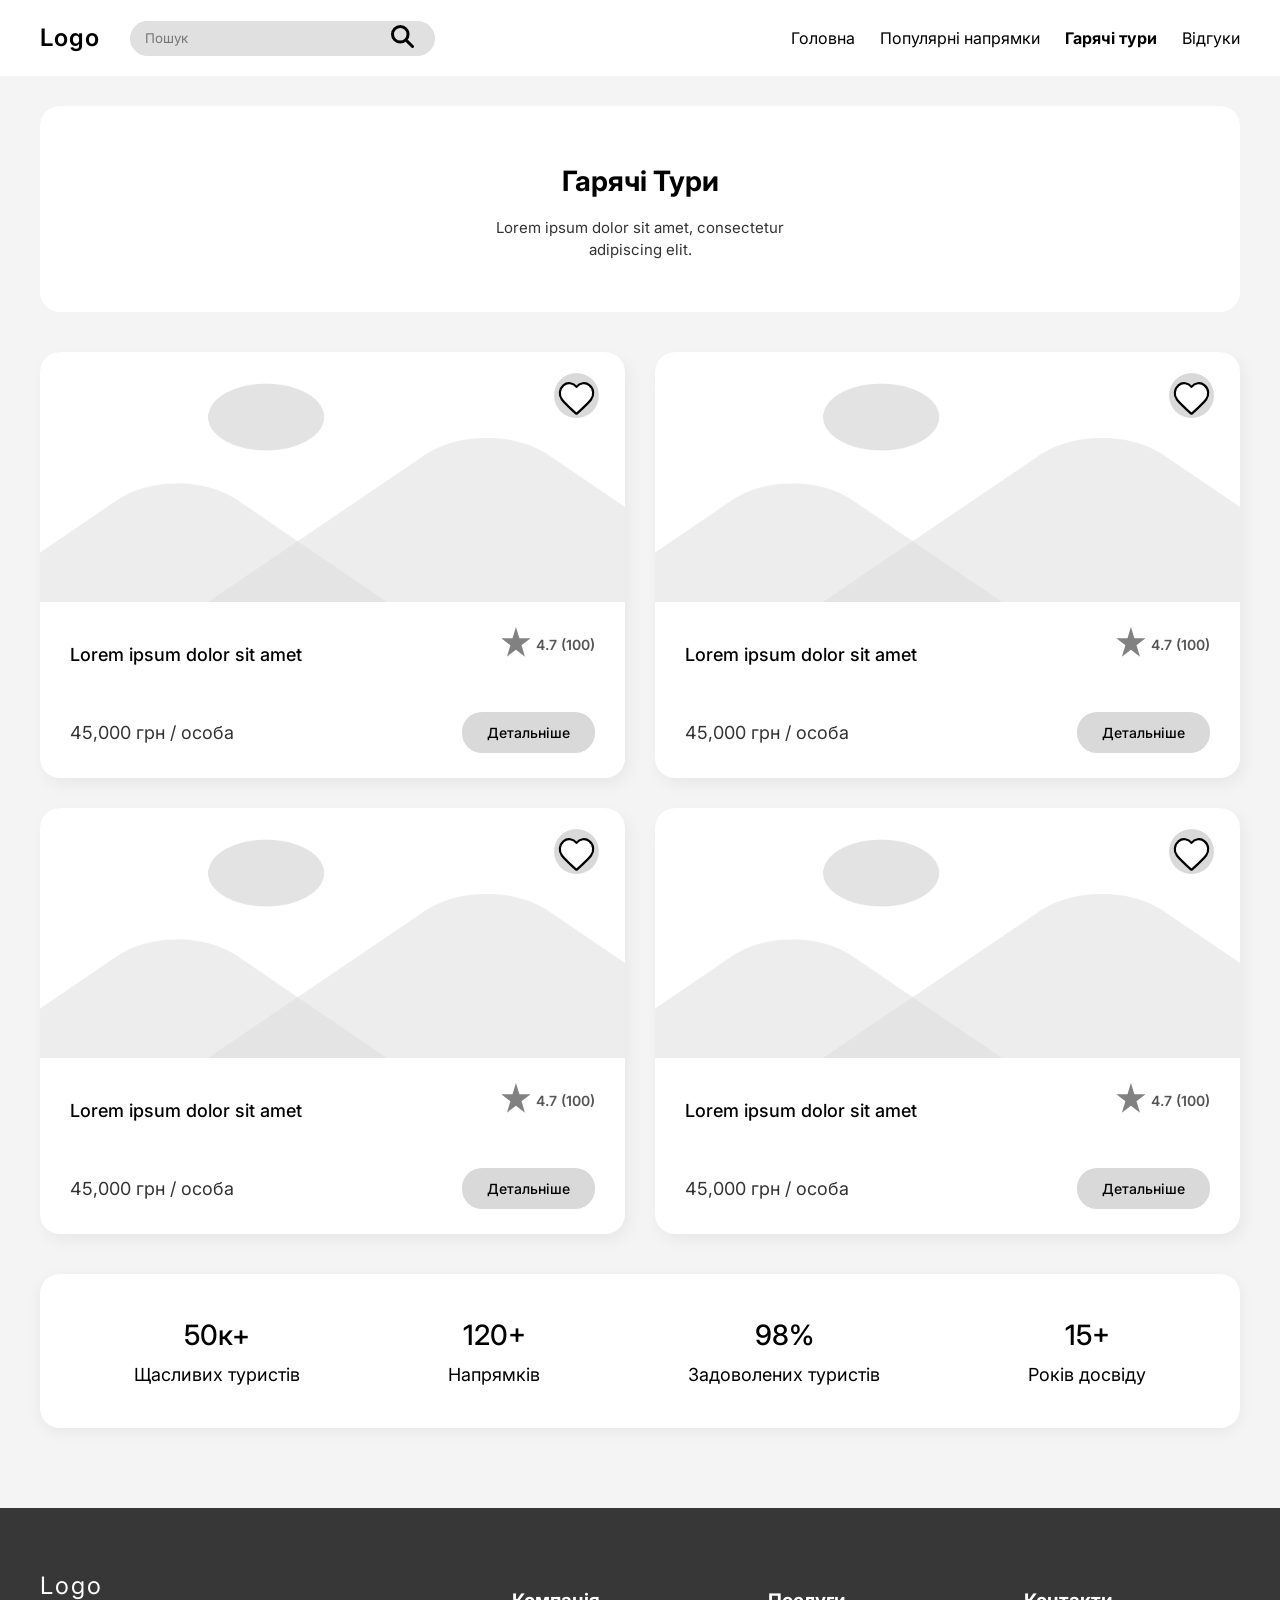
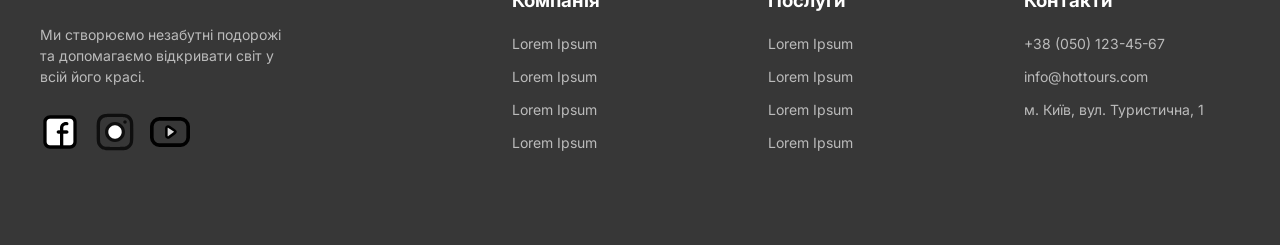
==== commit a39198b6: "Add files via upload Add adaptive for mobile device" ====
--- a/hot_tours.html
+++ b/hot_tours.html
@@ -208,10 +208,10 @@
             </div>
             <div class="footer-col">
                 <h3>Контакти</h3>
-                <a href="#">Lorem Ipsum</a>
-                <a href="#">Lorem Ipsum</a>
-                <a href="#">Lorem Ipsum</a>
-                <a href="#">Lorem Ipsum</a>
+                <a href="tel:+380501234567">+38 (050) 123-45-67</a>
+                <a href="mailto:info@hottours.com">info@hottours.com</a>
+                <a href="#">м. Київ, вул. Туристична, 1</a>
+                <!-- <a href="#">Lorem Ipsum</a> -->
             </div>
         </div>
     </footer>
--- a/css/style.css
+++ b/css/style.css
@@ -631,3 +631,83 @@
 }
 
 
+@media (max-width: 991px) and (min-width: 576px) {
+    .features-grid,
+    .destinations-grid,
+    .tours-grid {
+        grid-template-columns: repeat(2, 1fr); 
+    }
+    .footer-grid {
+        grid-template-columns: repeat(2, 1fr);
+        gap: 30px;
+    }
+    .header-container {
+        flex-direction: column;
+        gap: 20px;
+    }
+    .navigation {
+        flex-wrap: wrap;
+        justify-content: center;
+    }
+    .title-card h1, .hero h1 {
+        font-size: 26px;
+    }
+}
+
+
+@media (max-width: 575px) {
+    .features-grid,
+    .destinations-grid,
+    .tours-grid,
+    .footer-grid {
+        grid-template-columns: 1fr;
+    }
+    
+    .footer-col {
+        text-align: center;
+    }
+
+    .social-links {
+        justify-content: center;
+    }
+
+    .header-container {
+        flex-direction: column;
+        gap: 15px;
+    }
+    
+    .header-left {
+        flex-direction: column;
+        width: 100%;
+        gap: 15px;
+    }
+    
+    .search-box, .search-box input {
+        width: 100%;
+    }
+
+    .navigation {
+        flex-wrap: wrap;
+        justify-content: center;
+        gap: 15px;
+    }
+
+    .stats-box {
+        flex-direction: column;
+        gap: 25px;
+    }
+
+    .hero h1 {
+        font-size: 22px;
+    }
+    .title-card h1 {
+        font-size: 20px;
+    }
+
+    .brand-col p {
+        margin: 14px auto 25px;
+    }
+}
+
+
+
